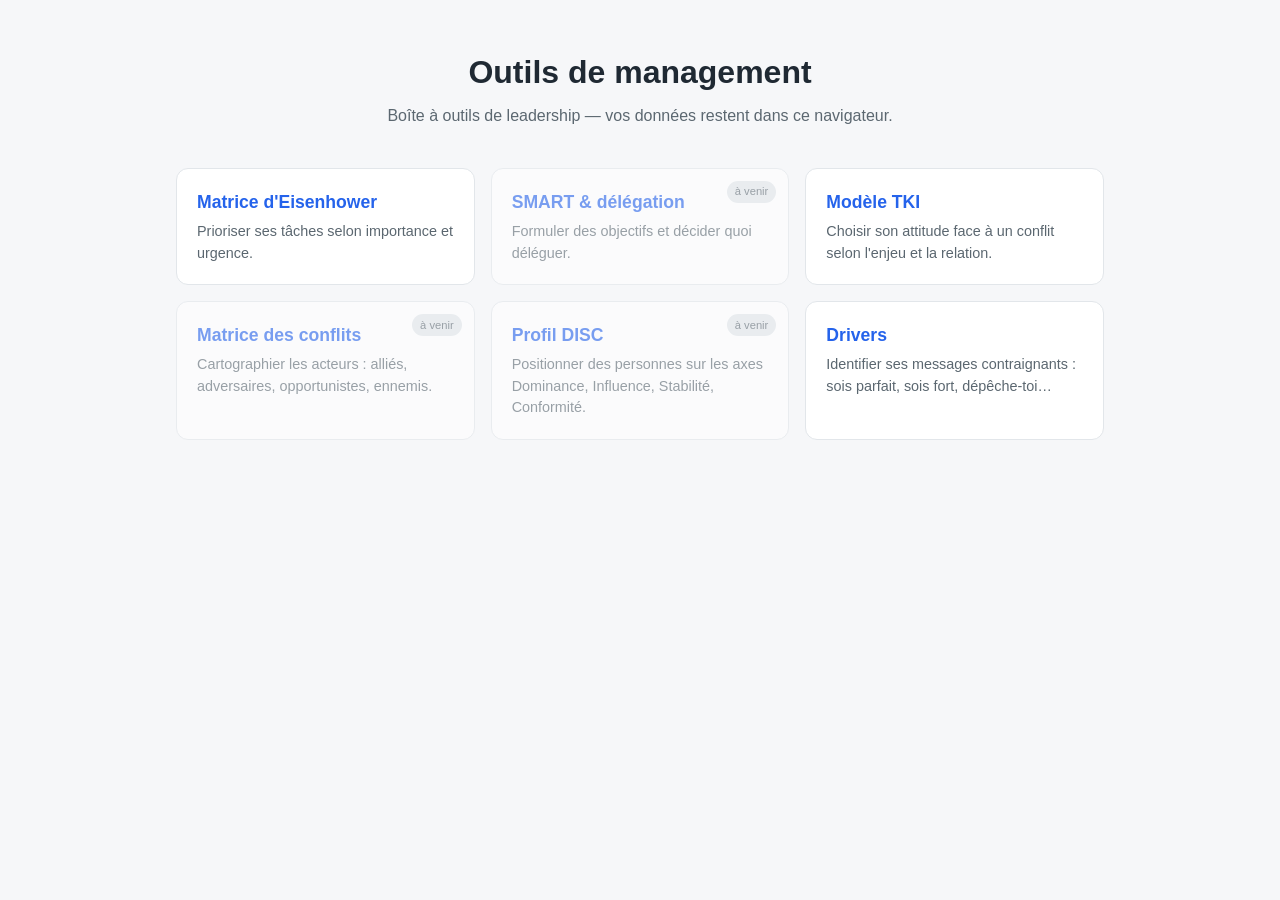
==== index.html @ 5548024e "Page Drivers : cartes des cinq messages contraignants, scores et profil trié Claude-Session: https:/" ====
<!DOCTYPE html>
<html lang="fr">
<head>
  <meta charset="UTF-8">
  <meta name="viewport" content="width=device-width, initial-scale=1.0">
  <title>Outils de management</title>
  <link rel="stylesheet" href="css/style.css">
</head>
<body>
  <header class="accueil-entete">
    <h1>Outils de management</h1>
    <p>Boîte à outils de leadership — vos données restent dans ce navigateur.</p>
  </header>

  <main class="grille-outils">
    <a class="carte-outil" href="outils/eisenhower.html">
      <h2>Matrice d'Eisenhower</h2>
      <p>Prioriser ses tâches selon importance et urgence.</p>
    </a>
    <a class="carte-outil a-venir" href="#">
      <h2>SMART &amp; délégation</h2>
      <p>Formuler des objectifs et décider quoi déléguer.</p>
      <span class="badge">à venir</span>
    </a>
    <a class="carte-outil" href="outils/tki.html">
      <h2>Modèle TKI</h2>
      <p>Choisir son attitude face à un conflit selon l'enjeu et la relation.</p>
    </a>
    <a class="carte-outil a-venir" href="#">
      <h2>Matrice des conflits</h2>
      <p>Cartographier les acteurs : alliés, adversaires, opportunistes, ennemis.</p>
      <span class="badge">à venir</span>
    </a>
    <a class="carte-outil a-venir" href="#">
      <h2>Profil DISC</h2>
      <p>Positionner des personnes sur les axes Dominance, Influence, Stabilité, Conformité.</p>
      <span class="badge">à venir</span>
    </a>
    <a class="carte-outil" href="outils/drivers.html">
      <h2>Drivers</h2>
      <p>Identifier ses messages contraignants : sois parfait, sois fort, dépêche-toi…</p>
    </a>
  </main>
</body>
</html>
---- css/style.css ----
:root {
  --fond: #f6f7f9;
  --carte: #ffffff;
  --texte: #1f2933;
  --texte-secondaire: #5b6770;
  --accent: #2563eb;
  --bordure: #e2e6ea;
  --rayon: 12px;
}

* { box-sizing: border-box; }

body {
  margin: 0;
  font-family: -apple-system, BlinkMacSystemFont, "Segoe UI", sans-serif;
  background: var(--fond);
  color: var(--texte);
  line-height: 1.5;
}

.outil-entete {
  display: flex;
  align-items: center;
  gap: 1rem;
  padding: 0.9rem 1.5rem;
  background: var(--carte);
  border-bottom: 1px solid var(--bordure);
}

.outil-entete h1 {
  margin: 0;
  font-size: 1.15rem;
}

.outil-entete .retour {
  color: var(--accent);
  text-decoration: none;
  font-size: 0.9rem;
  white-space: nowrap;
}

/* Carte de section réutilisée par les pages d'outils */
.carte-section {
  background: var(--carte);
  border: 1px solid var(--bordure);
  border-radius: var(--rayon);
  padding: 1.25rem;
}

.carte-section h2 {
  margin: 0 0 0.75rem;
  font-size: 1.05rem;
}

.note {
  font-size: 0.85rem;
  color: var(--texte-secondaire);
}

.accueil-entete {
  text-align: center;
  padding: 3rem 1rem 1.5rem;
}

.accueil-entete h1 { margin: 0 0 0.5rem; }

.accueil-entete p {
  margin: 0;
  color: var(--texte-secondaire);
}

.grille-outils {
  display: grid;
  grid-template-columns: repeat(auto-fit, minmax(260px, 1fr));
  gap: 1rem;
  max-width: 960px;
  margin: 0 auto;
  padding: 1rem;
}

.carte-outil {
  position: relative;
  display: block;
  background: var(--carte);
  border: 1px solid var(--bordure);
  border-radius: var(--rayon);
  padding: 1.25rem;
  text-decoration: none;
  color: inherit;
  transition: transform 0.1s ease, box-shadow 0.1s ease;
}

.carte-outil:hover {
  transform: translateY(-2px);
  box-shadow: 0 4px 12px rgba(0, 0, 0, 0.08);
}

.carte-outil h2 {
  margin: 0 0 0.35rem;
  font-size: 1.1rem;
  color: var(--accent);
}

.carte-outil p {
  margin: 0;
  font-size: 0.9rem;
  color: var(--texte-secondaire);
}

.carte-outil.a-venir {
  opacity: 0.6;
  pointer-events: none;
}

.badge {
  position: absolute;
  top: 0.75rem;
  right: 0.75rem;
  font-size: 0.7rem;
  background: var(--bordure);
  color: var(--texte-secondaire);
  padding: 0.15rem 0.5rem;
  border-radius: 999px;
}
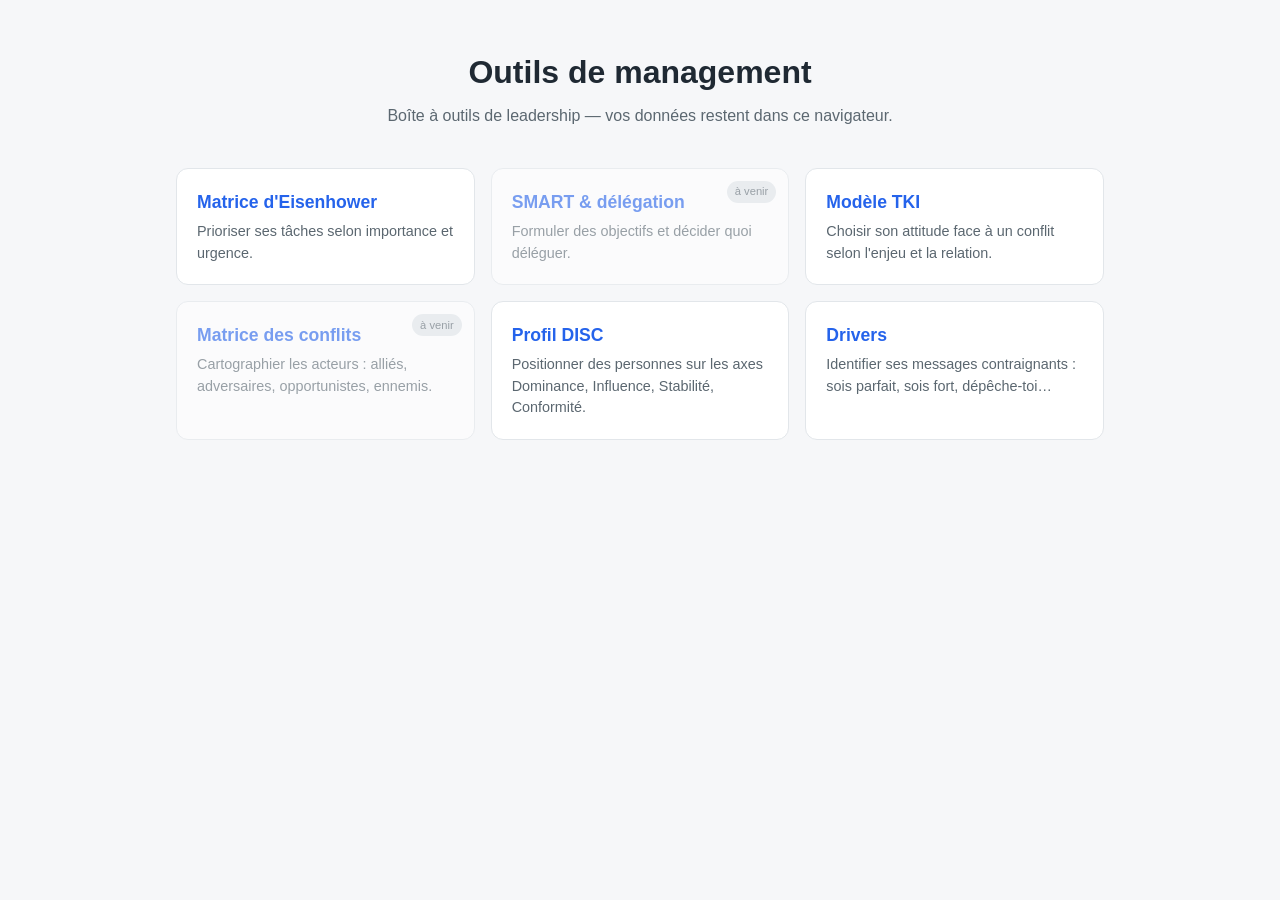
==== commit dd96fa94: "Profil DISC : personnes positionnées sur le disque selon leurs quatre scores Claude-Session: https:/" ====
--- a/index.html
+++ b/index.html
@@ -31,10 +31,9 @@
       <p>Cartographier les acteurs : alliés, adversaires, opportunistes, ennemis.</p>
       <span class="badge">à venir</span>
     </a>
-    <a class="carte-outil a-venir" href="#">
+    <a class="carte-outil" href="outils/disc.html">
       <h2>Profil DISC</h2>
       <p>Positionner des personnes sur les axes Dominance, Influence, Stabilité, Conformité.</p>
-      <span class="badge">à venir</span>
     </a>
     <a class="carte-outil" href="outils/drivers.html">
       <h2>Drivers</h2>
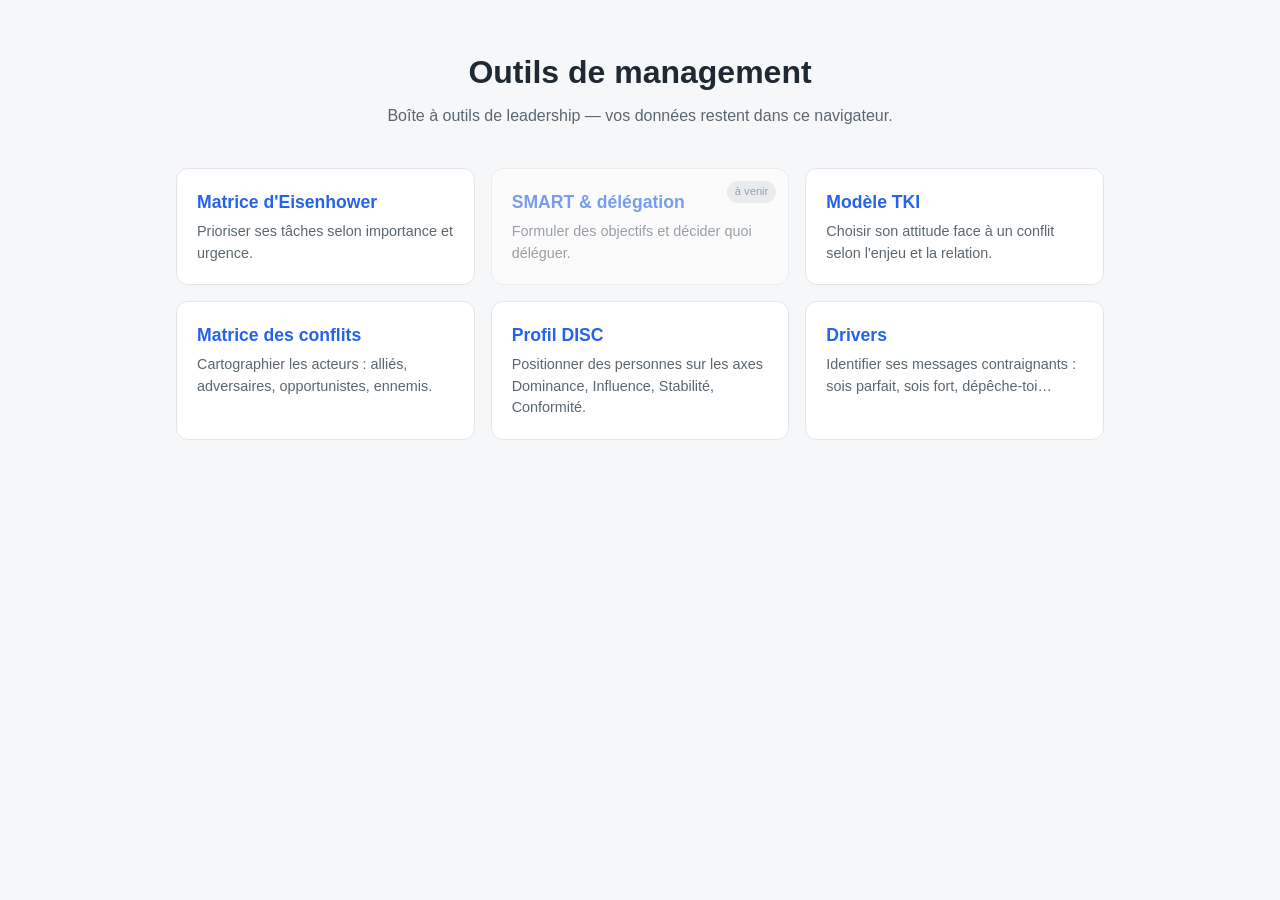
==== commit 059e1db0: "Matrice des conflits : acteurs positionnés sur accord × confiance, stratégies par quadrant Claude-Se" ====
--- a/index.html
+++ b/index.html
@@ -26,10 +26,9 @@
       <h2>Modèle TKI</h2>
       <p>Choisir son attitude face à un conflit selon l'enjeu et la relation.</p>
     </a>
-    <a class="carte-outil a-venir" href="#">
+    <a class="carte-outil" href="outils/conflits.html">
       <h2>Matrice des conflits</h2>
       <p>Cartographier les acteurs : alliés, adversaires, opportunistes, ennemis.</p>
-      <span class="badge">à venir</span>
     </a>
     <a class="carte-outil" href="outils/disc.html">
       <h2>Profil DISC</h2>
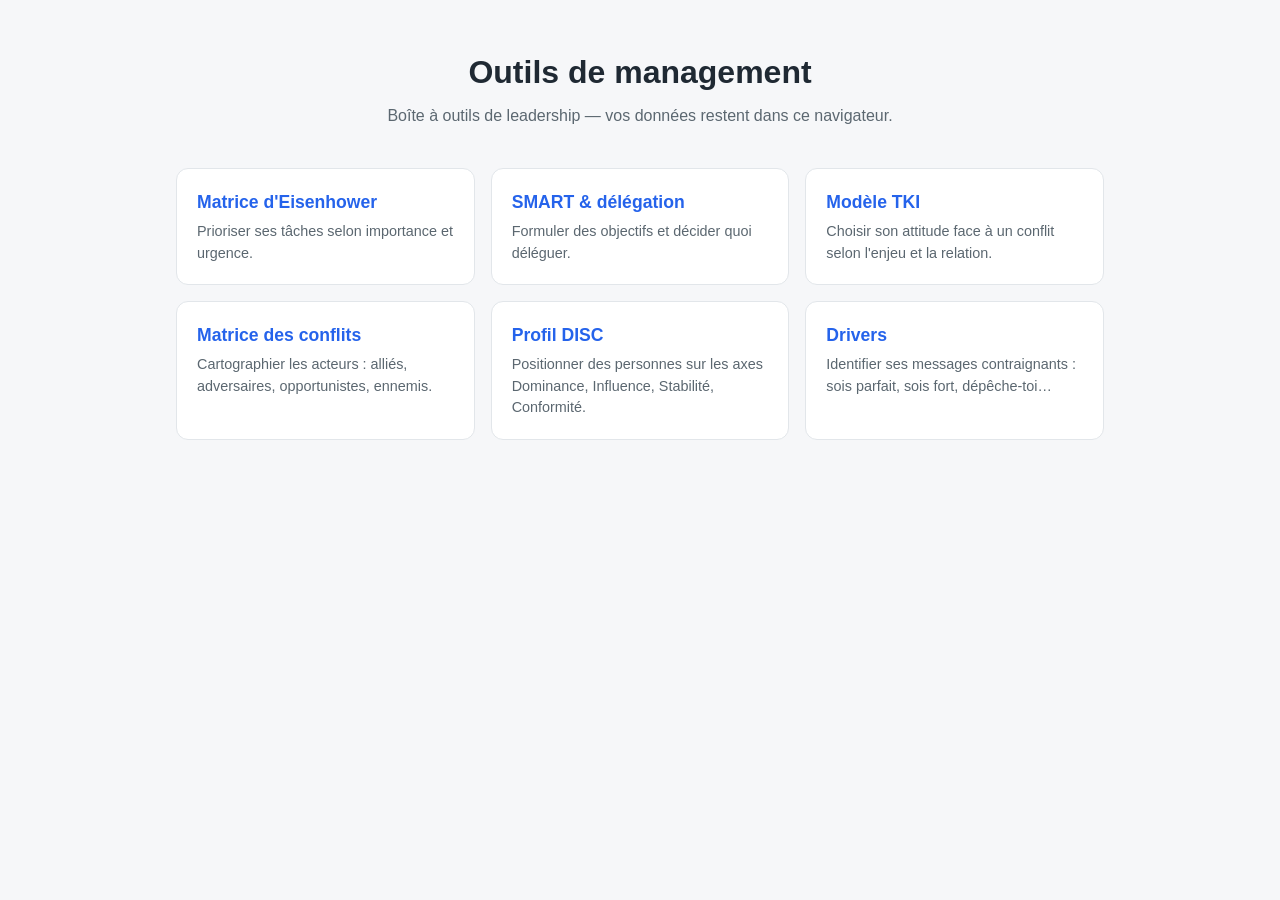
==== commit d721be4e: "SMART & délégation : grille des cinq critères, profil compétence × motivation des collaborateurs Cla" ====
--- a/index.html
+++ b/index.html
@@ -17,10 +17,9 @@
       <h2>Matrice d'Eisenhower</h2>
       <p>Prioriser ses tâches selon importance et urgence.</p>
     </a>
-    <a class="carte-outil a-venir" href="#">
+    <a class="carte-outil" href="outils/smart.html">
       <h2>SMART &amp; délégation</h2>
       <p>Formuler des objectifs et décider quoi déléguer.</p>
-      <span class="badge">à venir</span>
     </a>
     <a class="carte-outil" href="outils/tki.html">
       <h2>Modèle TKI</h2>
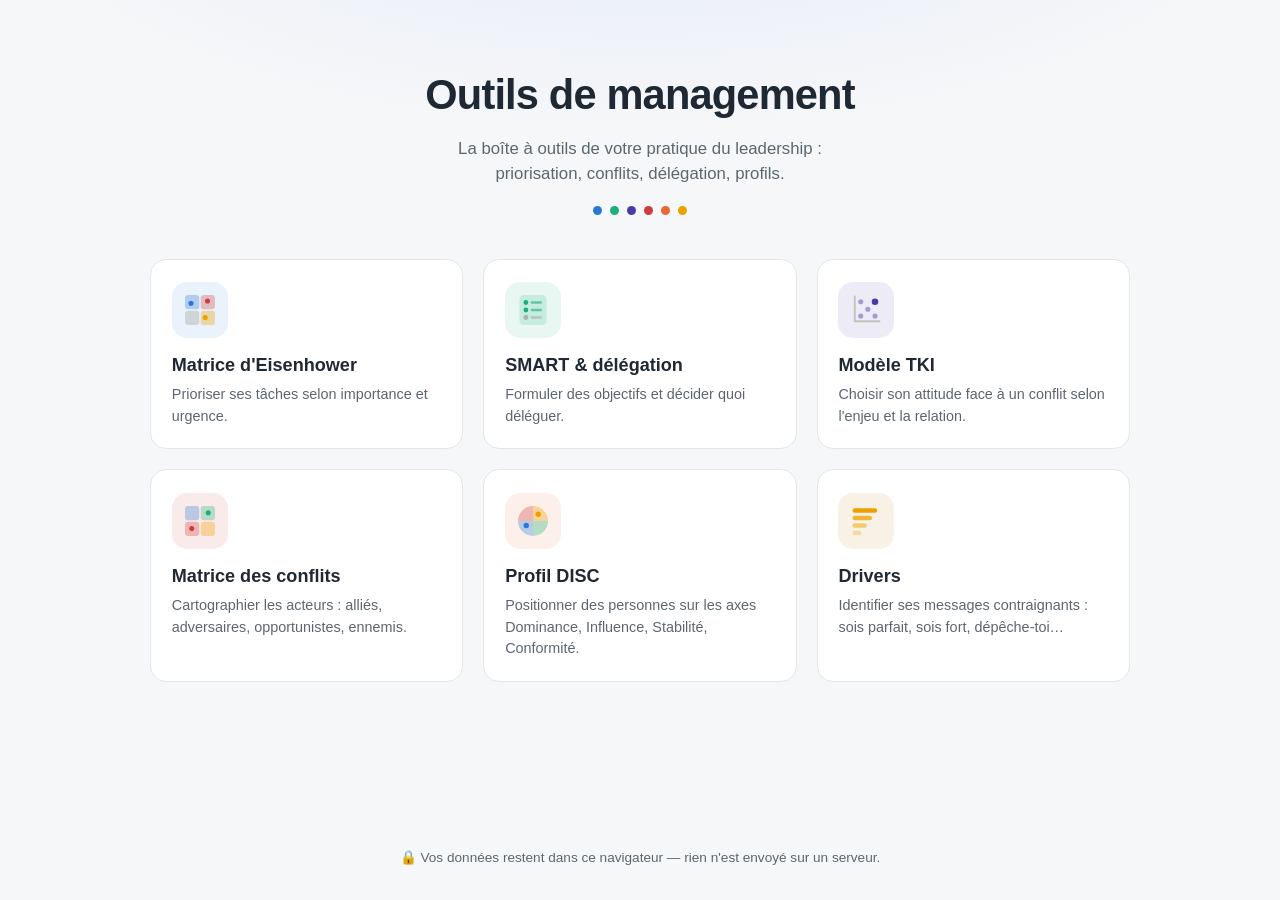
==== commit 1dcc1a3a: "Accueil embelli : icônes-miniatures SVG par outil, teintes d'accent, halo d'en-tête, favicon Claude-" ====
--- a/index.html
+++ b/index.html
@@ -4,39 +4,119 @@
   <meta charset="UTF-8">
   <meta name="viewport" content="width=device-width, initial-scale=1.0">
   <title>Outils de management</title>
+  <link rel="icon" href="data:image/svg+xml,<svg xmlns=%22http://www.w3.org/2000/svg%22 viewBox=%220 0 100 100%22><text y=%22.9em%22 font-size=%2290%22>🧭</text></svg>">
   <link rel="stylesheet" href="css/style.css">
 </head>
-<body>
+<body class="accueil">
   <header class="accueil-entete">
     <h1>Outils de management</h1>
-    <p>Boîte à outils de leadership — vos données restent dans ce navigateur.</p>
+    <p class="sous-titre">La boîte à outils de votre pratique du leadership&nbsp;:
+      priorisation, conflits, délégation, profils.</p>
+    <div class="points-deco" aria-hidden="true">
+      <span></span><span></span><span></span><span></span><span></span><span></span>
+    </div>
   </header>
 
   <main class="grille-outils">
-    <a class="carte-outil" href="outils/eisenhower.html">
+    <a class="carte-outil" href="outils/eisenhower.html" style="--teinte: #2a78d6">
+      <span class="icone-outil" aria-hidden="true">
+        <svg viewBox="0 0 48 48">
+          <rect x="4" y="4" width="19" height="19" rx="4" fill="#2a78d6" fill-opacity="0.30"/>
+          <rect x="25" y="4" width="19" height="19" rx="4" fill="#d03b3b" fill-opacity="0.30"/>
+          <rect x="4" y="25" width="19" height="19" rx="4" fill="#898781" fill-opacity="0.28"/>
+          <rect x="25" y="25" width="19" height="19" rx="4" fill="#eda100" fill-opacity="0.35"/>
+          <circle cx="34" cy="12" r="3.4" fill="#d03b3b"/>
+          <circle cx="12" cy="15" r="3.4" fill="#2a78d6"/>
+          <circle cx="31" cy="34" r="3.4" fill="#eda100"/>
+        </svg>
+      </span>
       <h2>Matrice d'Eisenhower</h2>
       <p>Prioriser ses tâches selon importance et urgence.</p>
+      <span class="fleche" aria-hidden="true">→</span>
     </a>
-    <a class="carte-outil" href="outils/smart.html">
+
+    <a class="carte-outil" href="outils/smart.html" style="--teinte: #1baf7a">
+      <span class="icone-outil" aria-hidden="true">
+        <svg viewBox="0 0 48 48">
+          <rect x="6" y="4" width="36" height="40" rx="6" fill="#1baf7a" fill-opacity="0.16"/>
+          <circle cx="14.5" cy="14" r="3.2" fill="#1baf7a"/>
+          <rect x="21" y="12.4" width="15" height="3.2" rx="1.6" fill="#1baf7a" fill-opacity="0.6"/>
+          <circle cx="14.5" cy="24" r="3.2" fill="#1baf7a"/>
+          <rect x="21" y="22.4" width="15" height="3.2" rx="1.6" fill="#1baf7a" fill-opacity="0.6"/>
+          <circle cx="14.5" cy="34" r="3.2" fill="#898781" fill-opacity="0.55"/>
+          <rect x="21" y="32.4" width="15" height="3.2" rx="1.6" fill="#898781" fill-opacity="0.35"/>
+        </svg>
+      </span>
       <h2>SMART &amp; délégation</h2>
       <p>Formuler des objectifs et décider quoi déléguer.</p>
+      <span class="fleche" aria-hidden="true">→</span>
     </a>
-    <a class="carte-outil" href="outils/tki.html">
+
+    <a class="carte-outil" href="outils/tki.html" style="--teinte: #4a3aa7">
+      <span class="icone-outil" aria-hidden="true">
+        <svg viewBox="0 0 48 48">
+          <path d="M9 6 V39 H42" fill="none" stroke="#c3c2b7" stroke-width="2.4" stroke-linecap="round"/>
+          <circle cx="17" cy="13" r="3.4" fill="#4a3aa7" fill-opacity="0.45"/>
+          <circle cx="36" cy="13" r="4.4" fill="#4a3aa7"/>
+          <circle cx="26.5" cy="23" r="3.4" fill="#4a3aa7" fill-opacity="0.45"/>
+          <circle cx="17" cy="32" r="3.4" fill="#4a3aa7" fill-opacity="0.45"/>
+          <circle cx="36" cy="32" r="3.4" fill="#4a3aa7" fill-opacity="0.45"/>
+        </svg>
+      </span>
       <h2>Modèle TKI</h2>
       <p>Choisir son attitude face à un conflit selon l'enjeu et la relation.</p>
+      <span class="fleche" aria-hidden="true">→</span>
     </a>
-    <a class="carte-outil" href="outils/conflits.html">
+
+    <a class="carte-outil" href="outils/conflits.html" style="--teinte: #d03b3b">
+      <span class="icone-outil" aria-hidden="true">
+        <svg viewBox="0 0 48 48">
+          <rect x="4" y="4" width="19" height="19" rx="4" fill="#2a78d6" fill-opacity="0.30"/>
+          <rect x="25" y="4" width="19" height="19" rx="4" fill="#1baf7a" fill-opacity="0.30"/>
+          <rect x="4" y="25" width="19" height="19" rx="4" fill="#d03b3b" fill-opacity="0.30"/>
+          <rect x="25" y="25" width="19" height="19" rx="4" fill="#eda100" fill-opacity="0.35"/>
+          <circle cx="35" cy="13" r="3.4" fill="#1baf7a"/>
+          <circle cx="13" cy="34" r="3.4" fill="#d03b3b"/>
+        </svg>
+      </span>
       <h2>Matrice des conflits</h2>
       <p>Cartographier les acteurs : alliés, adversaires, opportunistes, ennemis.</p>
+      <span class="fleche" aria-hidden="true">→</span>
     </a>
-    <a class="carte-outil" href="outils/disc.html">
+
+    <a class="carte-outil" href="outils/disc.html" style="--teinte: #eb6834">
+      <span class="icone-outil" aria-hidden="true">
+        <svg viewBox="0 0 48 48">
+          <path d="M24 24 L4 24 A20 20 0 0 1 24 4 Z" fill="#d03b3b" fill-opacity="0.32"/>
+          <path d="M24 24 L24 4 A20 20 0 0 1 44 24 Z" fill="#eda100" fill-opacity="0.36"/>
+          <path d="M24 24 L44 24 A20 20 0 0 1 24 44 Z" fill="#1baf7a" fill-opacity="0.32"/>
+          <path d="M24 24 L24 44 A20 20 0 0 1 4 24 Z" fill="#2a78d6" fill-opacity="0.32"/>
+          <circle cx="31" cy="15" r="3.6" fill="#eda100"/>
+          <circle cx="15" cy="30" r="3.6" fill="#2a78d6"/>
+        </svg>
+      </span>
       <h2>Profil DISC</h2>
       <p>Positionner des personnes sur les axes Dominance, Influence, Stabilité, Conformité.</p>
+      <span class="fleche" aria-hidden="true">→</span>
     </a>
-    <a class="carte-outil" href="outils/drivers.html">
+
+    <a class="carte-outil" href="outils/drivers.html" style="--teinte: #b97e00">
+      <span class="icone-outil" aria-hidden="true">
+        <svg viewBox="0 0 48 48">
+          <rect x="6" y="7" width="33" height="6" rx="3" fill="#eda100"/>
+          <rect x="6" y="17" width="26" height="6" rx="3" fill="#eda100" fill-opacity="0.75"/>
+          <rect x="6" y="27" width="19" height="6" rx="3" fill="#eda100" fill-opacity="0.5"/>
+          <rect x="6" y="37" width="12" height="6" rx="3" fill="#eda100" fill-opacity="0.3"/>
+        </svg>
+      </span>
       <h2>Drivers</h2>
       <p>Identifier ses messages contraignants : sois parfait, sois fort, dépêche-toi…</p>
+      <span class="fleche" aria-hidden="true">→</span>
     </a>
   </main>
+
+  <footer class="accueil-pied">
+    🔒 Vos données restent dans ce navigateur — rien n'est envoyé sur un serveur.
+  </footer>
 </body>
 </html>
--- a/css/style.css
+++ b/css/style.css
@@ -17,6 +17,8 @@
   color: var(--texte);
   line-height: 1.5;
 }
+
+/* --- Entête des pages d'outils --- */
 
 .outil-entete {
   display: flex;
@@ -39,7 +41,8 @@
   white-space: nowrap;
 }
 
-/* Carte de section réutilisée par les pages d'outils */
+/* --- Composants partagés --- */
+
 .carte-section {
   background: var(--carte);
   border: 1px solid var(--bordure);
@@ -57,25 +60,62 @@
   color: var(--texte-secondaire);
 }
 
+/* --- Page d'accueil --- */
+
+body.accueil {
+  min-height: 100dvh;
+  display: flex;
+  flex-direction: column;
+  background:
+    radial-gradient(60rem 26rem at 50% -10rem,
+      color-mix(in srgb, var(--accent) 10%, transparent), transparent 70%),
+    var(--fond);
+}
+
 .accueil-entete {
   text-align: center;
-  padding: 3rem 1rem 1.5rem;
+  padding: 4rem 1rem 1.25rem;
 }
 
-.accueil-entete h1 { margin: 0 0 0.5rem; }
+.accueil-entete h1 {
+  margin: 0 0 0.6rem;
+  font-size: clamp(1.9rem, 4vw, 2.6rem);
+  letter-spacing: -0.02em;
+}
 
-.accueil-entete p {
-  margin: 0;
+.sous-titre {
+  max-width: 46ch;
+  margin: 0 auto;
   color: var(--texte-secondaire);
+  font-size: 1.05rem;
 }
+
+.points-deco {
+  display: flex;
+  justify-content: center;
+  gap: 0.5rem;
+  margin-top: 1.2rem;
+}
+.points-deco span {
+  width: 9px;
+  height: 9px;
+  border-radius: 50%;
+}
+.points-deco span:nth-child(1) { background: #2a78d6; }
+.points-deco span:nth-child(2) { background: #1baf7a; }
+.points-deco span:nth-child(3) { background: #4a3aa7; }
+.points-deco span:nth-child(4) { background: #d03b3b; }
+.points-deco span:nth-child(5) { background: #eb6834; }
+.points-deco span:nth-child(6) { background: #eda100; }
 
 .grille-outils {
   display: grid;
-  grid-template-columns: repeat(auto-fit, minmax(260px, 1fr));
-  gap: 1rem;
-  max-width: 960px;
+  grid-template-columns: repeat(auto-fit, minmax(280px, 1fr));
+  gap: 1.25rem;
+  width: 100%;
+  max-width: 1020px;
   margin: 0 auto;
-  padding: 1rem;
+  padding: 1.5rem 1.25rem 1rem;
 }
 
 .carte-outil {
@@ -83,22 +123,39 @@
   display: block;
   background: var(--carte);
   border: 1px solid var(--bordure);
-  border-radius: var(--rayon);
-  padding: 1.25rem;
+  border-radius: 16px;
+  padding: 1.4rem 1.3rem 1.3rem;
   text-decoration: none;
   color: inherit;
-  transition: transform 0.1s ease, box-shadow 0.1s ease;
+  transition: transform 0.15s ease, box-shadow 0.15s ease,
+    border-color 0.15s ease;
 }
 
 .carte-outil:hover {
-  transform: translateY(-2px);
-  box-shadow: 0 4px 12px rgba(0, 0, 0, 0.08);
+  transform: translateY(-4px);
+  border-color: color-mix(in srgb, var(--teinte) 45%, var(--bordure));
+  box-shadow: 0 12px 28px
+    color-mix(in srgb, var(--teinte) 16%, rgba(0, 0, 0, 0.06));
+}
+
+.icone-outil {
+  display: grid;
+  place-items: center;
+  width: 56px;
+  height: 56px;
+  border-radius: 15px;
+  background: color-mix(in srgb, var(--teinte) 10%, white);
+  margin-bottom: 0.9rem;
+}
+.icone-outil svg {
+  width: 36px;
+  height: 36px;
+  display: block;
 }
 
 .carte-outil h2 {
-  margin: 0 0 0.35rem;
-  font-size: 1.1rem;
-  color: var(--accent);
+  margin: 0 0 0.3rem;
+  font-size: 1.13rem;
 }
 
 .carte-outil p {
@@ -107,18 +164,26 @@
   color: var(--texte-secondaire);
 }
 
-.carte-outil.a-venir {
-  opacity: 0.6;
-  pointer-events: none;
+.fleche {
+  position: absolute;
+  right: 1.15rem;
+  bottom: 1rem;
+  font-size: 1.1rem;
+  font-weight: 700;
+  color: var(--teinte);
+  opacity: 0;
+  transform: translateX(-5px);
+  transition: opacity 0.15s ease, transform 0.15s ease;
+}
+.carte-outil:hover .fleche {
+  opacity: 1;
+  transform: none;
 }
 
-.badge {
-  position: absolute;
-  top: 0.75rem;
-  right: 0.75rem;
-  font-size: 0.7rem;
-  background: var(--bordure);
+.accueil-pied {
+  margin-top: auto;
+  text-align: center;
+  padding: 1.25rem 1rem 2rem;
   color: var(--texte-secondaire);
-  padding: 0.15rem 0.5rem;
-  border-radius: 999px;
+  font-size: 0.85rem;
 }
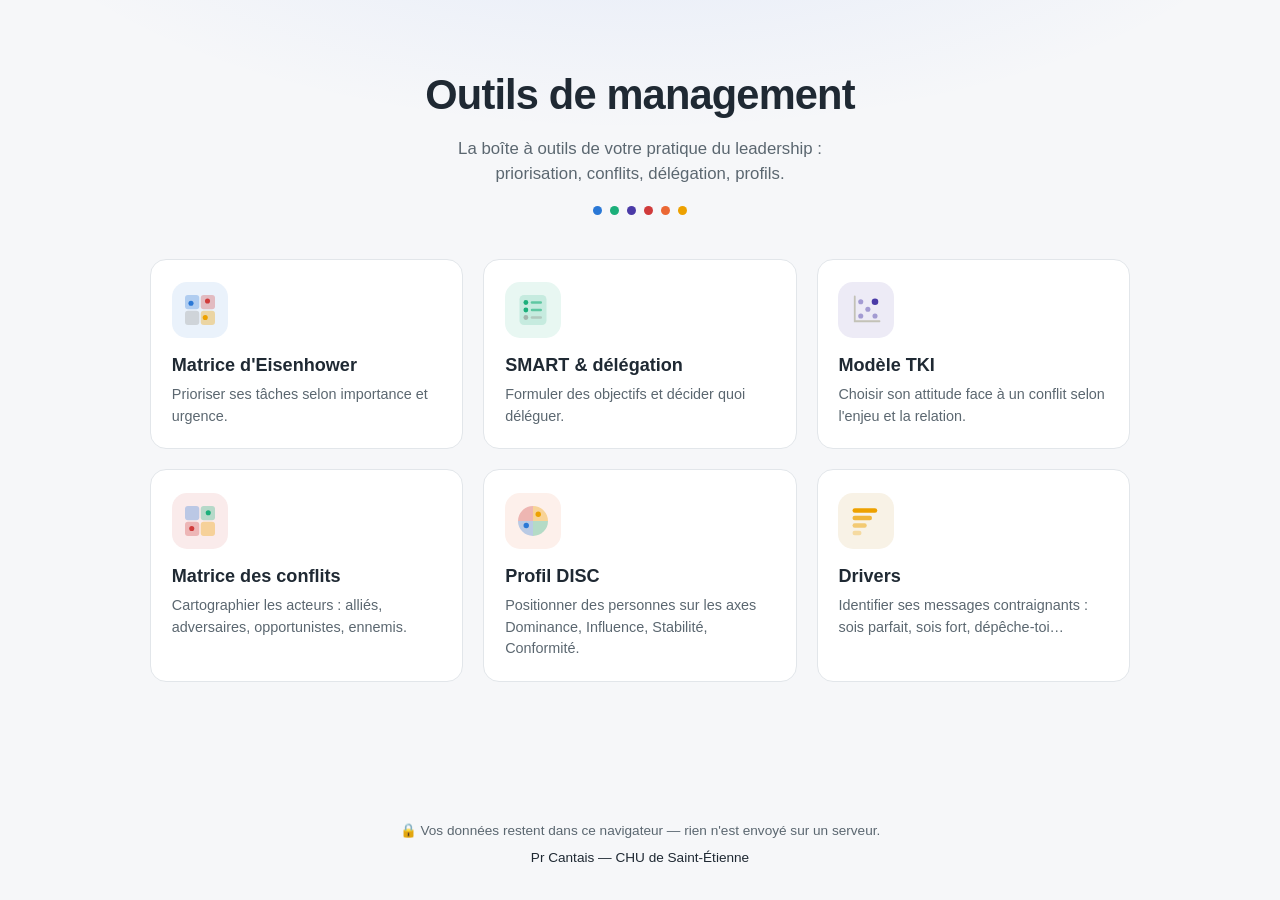
==== commit 5363704d: "Accueil : signature Pr Cantais — CHU de Saint-Étienne en pied de page Claude-Session: https://claude" ====
--- a/index.html
+++ b/index.html
@@ -117,6 +117,7 @@
 
   <footer class="accueil-pied">
     🔒 Vos données restent dans ce navigateur — rien n'est envoyé sur un serveur.
+    <span class="signature">Pr Cantais — CHU de Saint-Étienne</span>
   </footer>
 </body>
 </html>
--- a/css/style.css
+++ b/css/style.css
@@ -187,3 +187,10 @@
   color: var(--texte-secondaire);
   font-size: 0.85rem;
 }
+
+.accueil-pied .signature {
+  display: block;
+  margin-top: 0.4rem;
+  font-weight: 500;
+  color: var(--texte);
+}
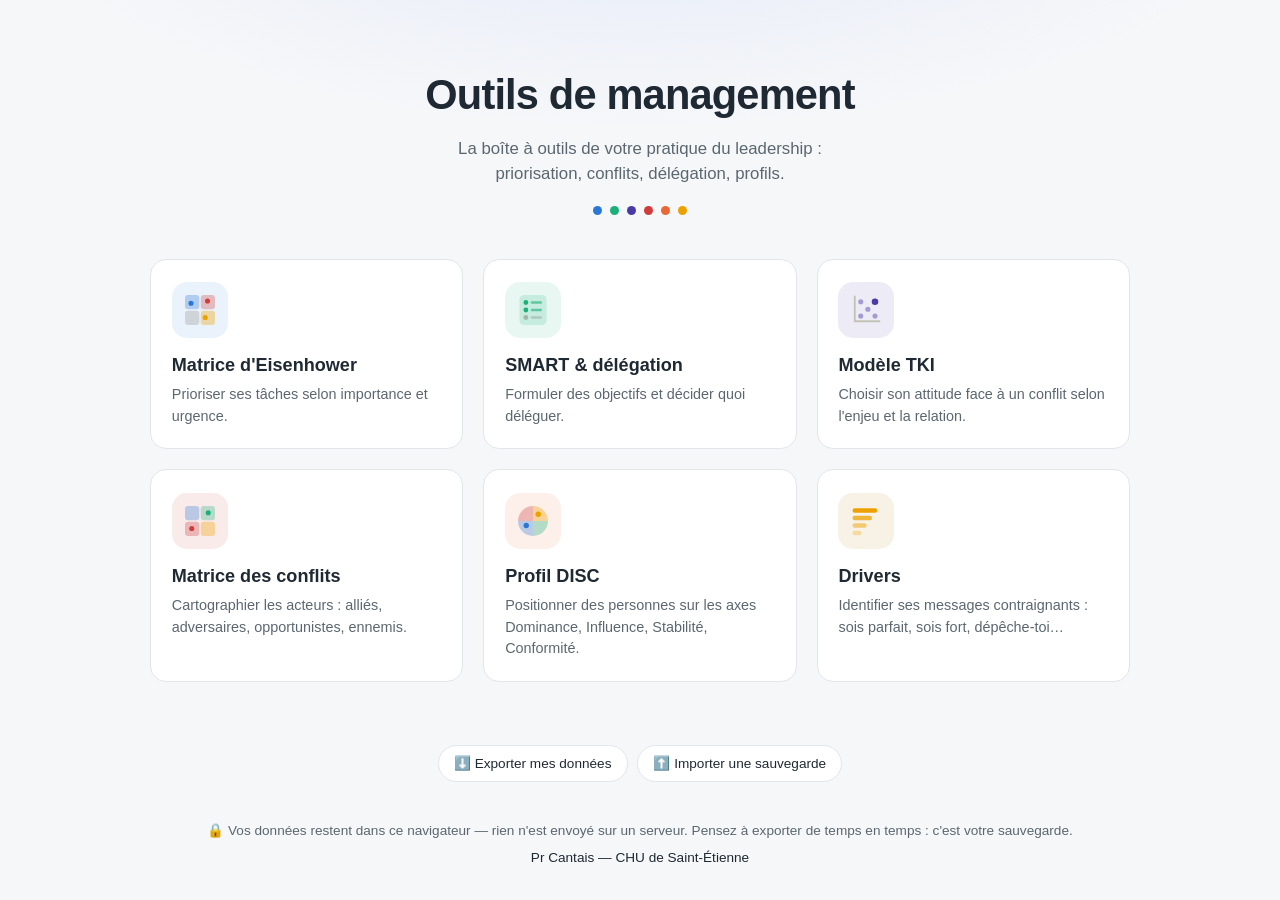
==== commit 5fd51d1e: "Export / import JSON des données depuis l'accueil (sauvegarde et transfert entre appareils) Claude-S" ====
--- a/index.html
+++ b/index.html
@@ -116,8 +116,17 @@
   </main>
 
   <footer class="accueil-pied">
+    <div class="actions-donnees">
+      <button type="button" id="bouton-export" class="bouton-donnees">⬇️ Exporter mes données</button>
+      <button type="button" id="bouton-import" class="bouton-donnees">⬆️ Importer une sauvegarde</button>
+      <input type="file" id="champ-import" accept=".json,application/json" hidden>
+    </div>
+    <p id="message-donnees" class="message-donnees" role="status"></p>
     🔒 Vos données restent dans ce navigateur — rien n'est envoyé sur un serveur.
+    Pensez à exporter de temps en temps&nbsp;: c'est votre sauvegarde.
     <span class="signature">Pr Cantais — CHU de Saint-Étienne</span>
   </footer>
+  <script src="js/storage.js"></script>
+  <script src="js/accueil.js"></script>
 </body>
 </html>
--- a/css/style.css
+++ b/css/style.css
@@ -194,3 +194,39 @@
   font-weight: 500;
   color: var(--texte);
 }
+
+.actions-donnees {
+  display: flex;
+  justify-content: center;
+  flex-wrap: wrap;
+  gap: 0.6rem;
+  margin-bottom: 0.8rem;
+}
+
+.bouton-donnees {
+  font: inherit;
+  font-size: 0.85rem;
+  padding: 0.45rem 0.95rem;
+  border: 1px solid var(--bordure);
+  border-radius: 999px;
+  background: var(--carte);
+  color: var(--texte);
+  cursor: pointer;
+  transition: border-color 0.15s ease, box-shadow 0.15s ease;
+}
+
+.bouton-donnees:hover {
+  border-color: color-mix(in srgb, var(--accent) 45%, var(--bordure));
+  box-shadow: 0 4px 12px color-mix(in srgb, var(--accent) 12%, transparent);
+}
+
+.message-donnees {
+  min-height: 1.2em;
+  margin: 0 0 0.6rem;
+  font-size: 0.85rem;
+  color: #1a7f4e;
+}
+
+.message-donnees.erreur {
+  color: #c2372f;
+}
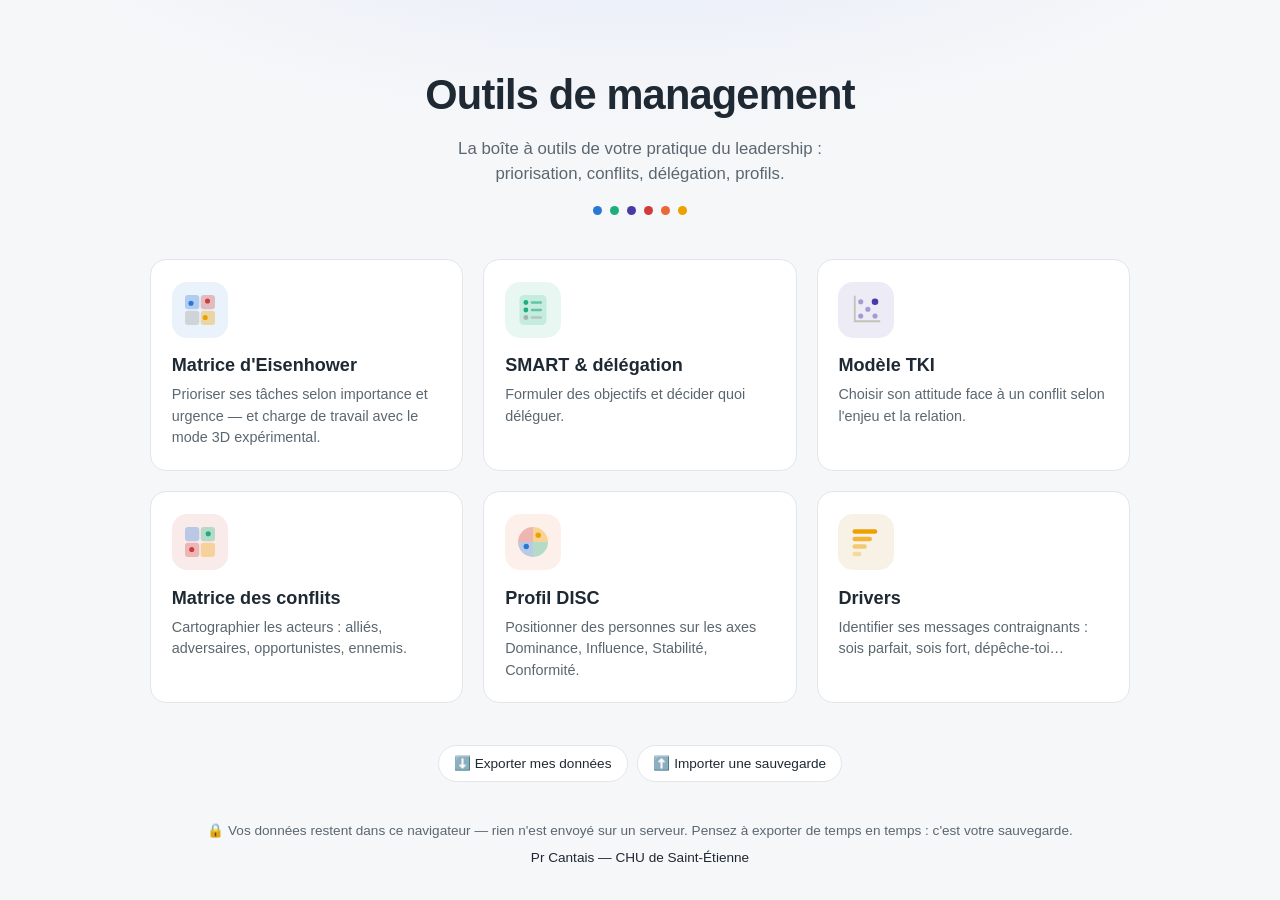
==== commit 0deac8aa: "Eisenhower : mode 3D expérimental — axe charge de travail, cube SVG rotatif, tri par priorité ⚡ Clau" ====
--- a/index.html
+++ b/index.html
@@ -31,7 +31,8 @@
         </svg>
       </span>
       <h2>Matrice d'Eisenhower</h2>
-      <p>Prioriser ses tâches selon importance et urgence.</p>
+      <p>Prioriser ses tâches selon importance et urgence — et charge de travail
+        avec le mode 3D expérimental.</p>
       <span class="fleche" aria-hidden="true">→</span>
     </a>
 
